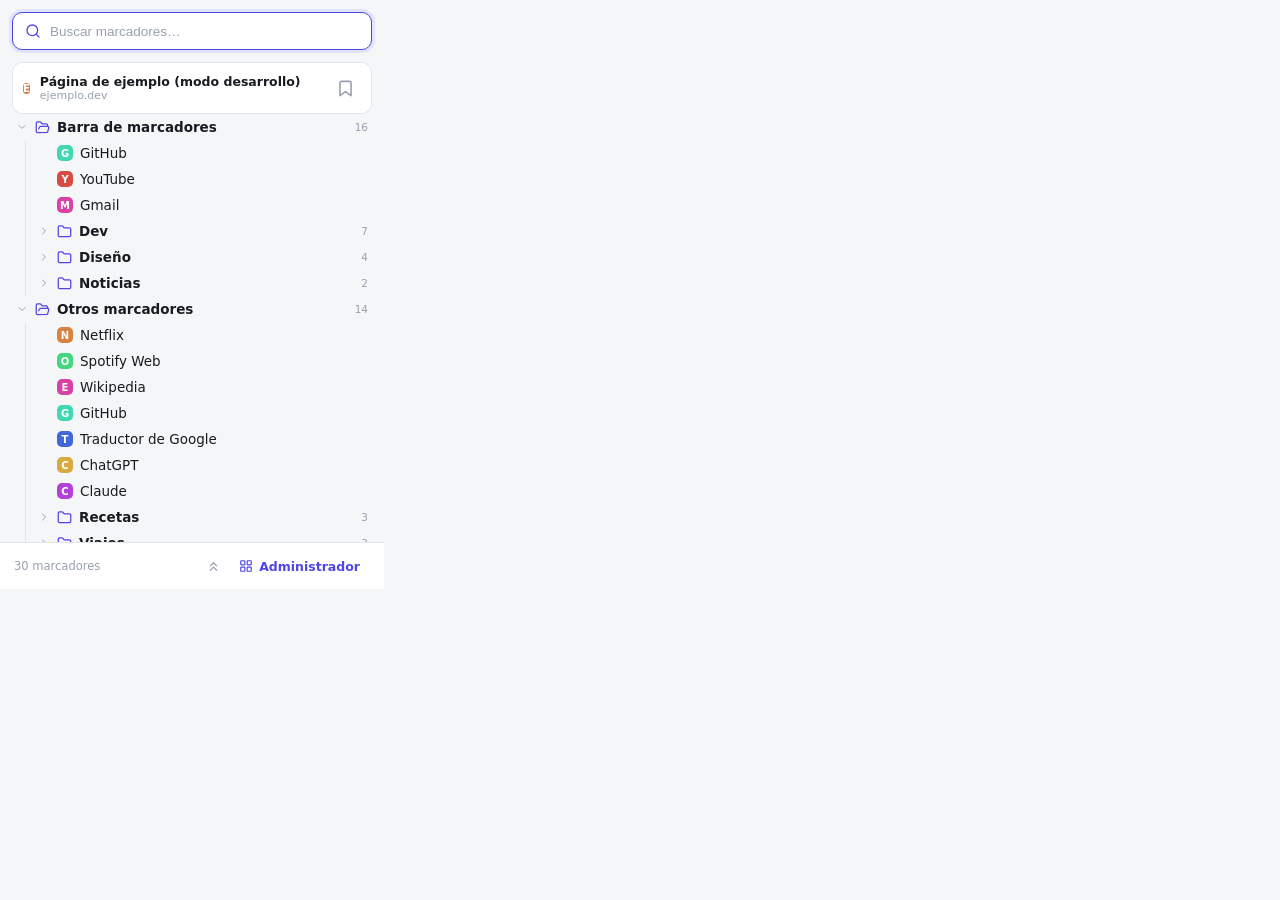
==== popup/popup.html @ 8525b485 "First commit" ====
<!doctype html>
<html lang="es">
<head>
  <meta charset="utf-8">
  <title>Marcadores Pro</title>
  <script src="../common/theme.js"></script>
  <link rel="stylesheet" href="popup.css">
</head>
<body>
  <div id="searchBar">
    <span class="search-icn"></span>
    <input id="search" type="text" placeholder="Buscar marcadores…" autocomplete="off" spellcheck="false" autofocus>
  </div>

  <div id="body">
    <div id="currentPage" hidden></div>
    <div id="results"></div>
  </div>

  <footer>
    <span id="total"></span>
    <span class="foot-actions">
      <button id="btnCollapse" class="icon-mini" title="Contraer carpetas"></button>
      <button id="btnManager" class="btn-open"></button>
    </span>
  </footer>

  <script type="module" src="popup.js"></script>
</body>
</html>
---- popup/popup.css ----
:root {
  --bg: #f5f6f8;
  --surface: #ffffff;
  --surface-2: #eef0f4;
  --border: #e3e6ec;
  --border-strong: #d4d8e0;
  --text: #181b22;
  --text-2: #5c6472;
  --text-3: #98a1b0;
  --accent: #4f46e5;
  --accent-soft: #eef0ff;
  --accent-soft-2: #e0e4ff;
  --mark-bg: #fde68a66;
  --grad: linear-gradient(135deg, #6366f1, #a855f7);
  color-scheme: light;
}
:root[data-theme="dark"] {
  --bg: #0d0f14;
  --surface: #161922;
  --surface-2: #1d212c;
  --border: #262b37;
  --border-strong: #333a49;
  --text: #e8ebf1;
  --text-2: #a4adbc;
  --text-3: #67707f;
  --accent: #818cf8;
  --accent-soft: rgba(129, 140, 248, .13);
  --accent-soft-2: rgba(129, 140, 248, .24);
  --mark-bg: rgba(251, 191, 36, .28);
  color-scheme: dark;
}

* { box-sizing: border-box; margin: 0; padding: 0; }
[hidden] { display: none !important; }
body {
  width: 384px;
  font-family: -apple-system, BlinkMacSystemFont, "Segoe UI Variable Text", "Segoe UI", system-ui, Roboto, sans-serif;
  font-size: 13.5px;
  color: var(--text);
  background: var(--bg);
  overflow: hidden;
}
button { font: inherit; color: inherit; background: none; border: 0; cursor: pointer; }
mark { background: var(--mark-bg); color: inherit; border-radius: 3px; padding: 0 1px; }
.icn { display: inline-flex; flex: none; }

#searchBar {
  display: flex; align-items: center; gap: 9px;
  margin: 12px 12px 8px;
  height: 38px; padding: 0 12px;
  background: var(--surface);
  border: 1px solid var(--border);
  border-radius: 10px;
}
#searchBar:focus-within { border-color: var(--accent); box-shadow: 0 0 0 3px var(--accent-soft-2); }
.search-icn { display: flex; color: var(--text-3); }
#searchBar:focus-within .search-icn { color: var(--accent); }
#search { flex: 1; min-width: 0; border: 0; outline: 0; background: transparent; font-size: 13.5px; color: inherit; }
#search::placeholder { color: var(--text-3); }

#body { max-height: 484px; overflow-y: auto; overflow-x: hidden; padding: 0 8px 8px; }
::-webkit-scrollbar { width: 8px; }
::-webkit-scrollbar-thumb { background: var(--border-strong); border-radius: 8px; }

.group-label {
  font-size: 10.5px; font-weight: 700; letter-spacing: .07em; text-transform: uppercase;
  color: var(--text-3); padding: 10px 8px 4px;
}

.row {
  display: flex; align-items: center; gap: 10px;
  width: 100%; padding: 7px 8px;
  border-radius: 9px; text-align: left;
}
.row:hover, .row.active { background: var(--surface-2); }
.row .fav { width: 18px; height: 18px; }
.row .fav img { width: 100%; height: 100%; border-radius: 4px; }
.fav-letter {
  display: flex; align-items: center; justify-content: center;
  width: 100%; height: 100%; border-radius: 5px;
  font-size: 10px; font-weight: 700; color: #fff;
  background: hsl(var(--h, 220) 65% 55%);
}
.row .meta { flex: 1; min-width: 0; display: flex; flex-direction: column; }
.row .title { font-weight: 500; overflow: hidden; text-overflow: ellipsis; white-space: nowrap; }
.row .sub { font-size: 11px; color: var(--text-3); overflow: hidden; text-overflow: ellipsis; white-space: nowrap; }
.row .icn.folder-icn { color: var(--accent); }
.row .go { opacity: 0; color: var(--text-3); }
.row:hover .go, .row.active .go { opacity: 1; }

/* --- árbol de carpetas --- */
.kids {
  margin-left: 17px;
  border-left: 1px solid var(--border);
  padding-left: 4px;
}
.row.tree { padding: 5px 8px; gap: 7px; }
.row.tree .tlabel {
  flex: 1; min-width: 0; text-align: left; font-weight: 550;
  overflow: hidden; text-overflow: ellipsis; white-space: nowrap;
}
.row.tree.bm { padding-left: 27px; }
.row.tree.bm .tlabel { font-weight: 450; }
.row.tree .fav { width: 16px; height: 16px; }
.twist { display: inline-flex; flex: none; color: var(--text-3); transition: transform .14s; }
.twist.open { transform: rotate(90deg); }
.row .count { font-size: 10.5px; color: var(--text-3); font-variant-numeric: tabular-nums; flex: none; }
.empty-row { padding: 3px 8px 5px 28px; font-size: 11.5px; color: var(--text-3); font-style: italic; }

#currentPage {
  margin: 4px 4px 0;
  padding: 9px 10px;
  display: flex; align-items: center; gap: 10px;
  background: var(--surface);
  border: 1px solid var(--border);
  border-radius: 10px;
}
#currentPage .meta { flex: 1; min-width: 0; display: flex; flex-direction: column; }
#currentPage .title { font-weight: 550; font-size: 12.5px; overflow: hidden; text-overflow: ellipsis; white-space: nowrap; }
#currentPage .sub { font-size: 11px; color: var(--text-3); overflow: hidden; text-overflow: ellipsis; white-space: nowrap; }
#currentPage .star {
  display: flex; align-items: center; justify-content: center;
  width: 32px; height: 32px; border-radius: 8px;
  color: var(--text-3);
}
#currentPage .star:hover { background: var(--surface-2); color: var(--accent); }
#currentPage .star.saved { color: var(--accent); }

.empty-msg { text-align: center; color: var(--text-3); padding: 26px 16px; font-size: 12.5px; }

footer {
  display: flex; align-items: center; justify-content: space-between;
  padding: 9px 14px;
  border-top: 1px solid var(--border);
  background: var(--surface);
}
#total { font-size: 11.5px; color: var(--text-3); }
.foot-actions { display: flex; align-items: center; gap: 2px; }
.icon-mini {
  display: inline-flex; align-items: center; justify-content: center;
  width: 28px; height: 28px; border-radius: 7px; color: var(--text-3);
}
.icon-mini:hover { background: var(--surface-2); color: var(--text); }
.btn-open {
  display: inline-flex; align-items: center; gap: 6px;
  font-size: 12.5px; font-weight: 650; color: var(--accent);
  padding: 6px 10px; border-radius: 8px;
}
.btn-open:hover { background: var(--accent-soft); }
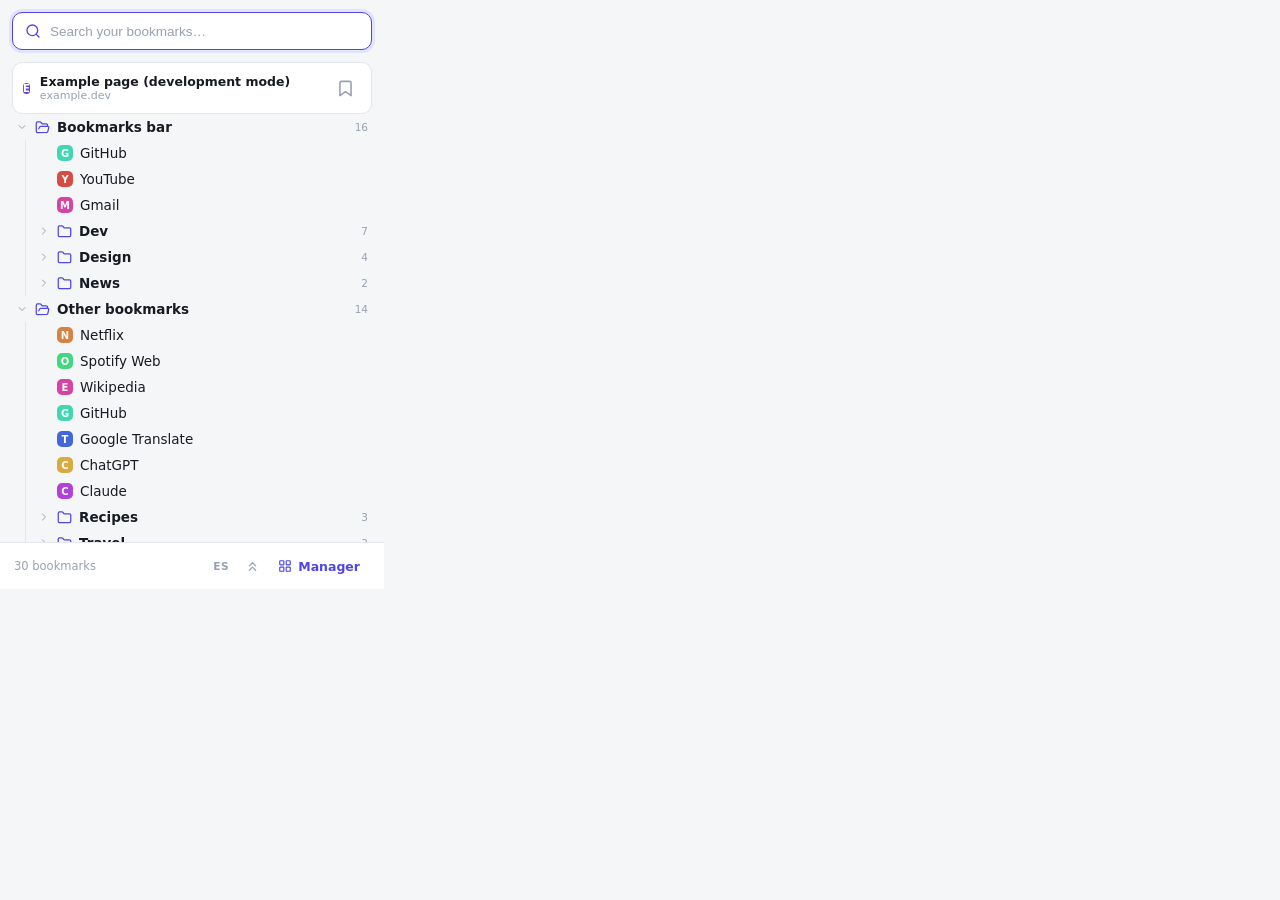
==== commit d9564de5: "Add english support" ====
--- a/popup/popup.html
+++ b/popup/popup.html
@@ -1,15 +1,15 @@
 <!doctype html>
-<html lang="es">
+<html lang="en">
 <head>
   <meta charset="utf-8">
-  <title>Marcadores Pro</title>
+  <title>Mark My Tabs</title>
   <script src="../common/theme.js"></script>
   <link rel="stylesheet" href="popup.css">
 </head>
 <body>
   <div id="searchBar">
     <span class="search-icn"></span>
-    <input id="search" type="text" placeholder="Buscar marcadores…" autocomplete="off" spellcheck="false" autofocus>
+    <input id="search" type="text" placeholder="Search your bookmarks…" data-i18n-placeholder="searchBookmarks" autocomplete="off" spellcheck="false" autofocus>
   </div>
 
   <div id="body">
@@ -20,7 +20,8 @@
   <footer>
     <span id="total"></span>
     <span class="foot-actions">
-      <button id="btnCollapse" class="icon-mini" title="Contraer carpetas"></button>
+      <button id="btnLang" class="lang-mini" type="button"></button>
+      <button id="btnCollapse" class="icon-mini" title="Collapse folders" data-i18n-title="collapseFolders"></button>
       <button id="btnManager" class="btn-open"></button>
     </span>
   </footer>
--- a/popup/popup.css
+++ b/popup/popup.css
@@ -136,6 +136,12 @@
 }
 #total { font-size: 11.5px; color: var(--text-3); }
 .foot-actions { display: flex; align-items: center; gap: 2px; }
+.lang-mini {
+  display: inline-flex; align-items: center; justify-content: center;
+  height: 28px; min-width: 30px; padding: 0 6px; border-radius: 7px;
+  color: var(--text-3); font-size: 10.5px; font-weight: 750; letter-spacing: .05em;
+}
+.lang-mini:hover { background: var(--surface-2); color: var(--accent); }
 .icon-mini {
   display: inline-flex; align-items: center; justify-content: center;
   width: 28px; height: 28px; border-radius: 7px; color: var(--text-3);
